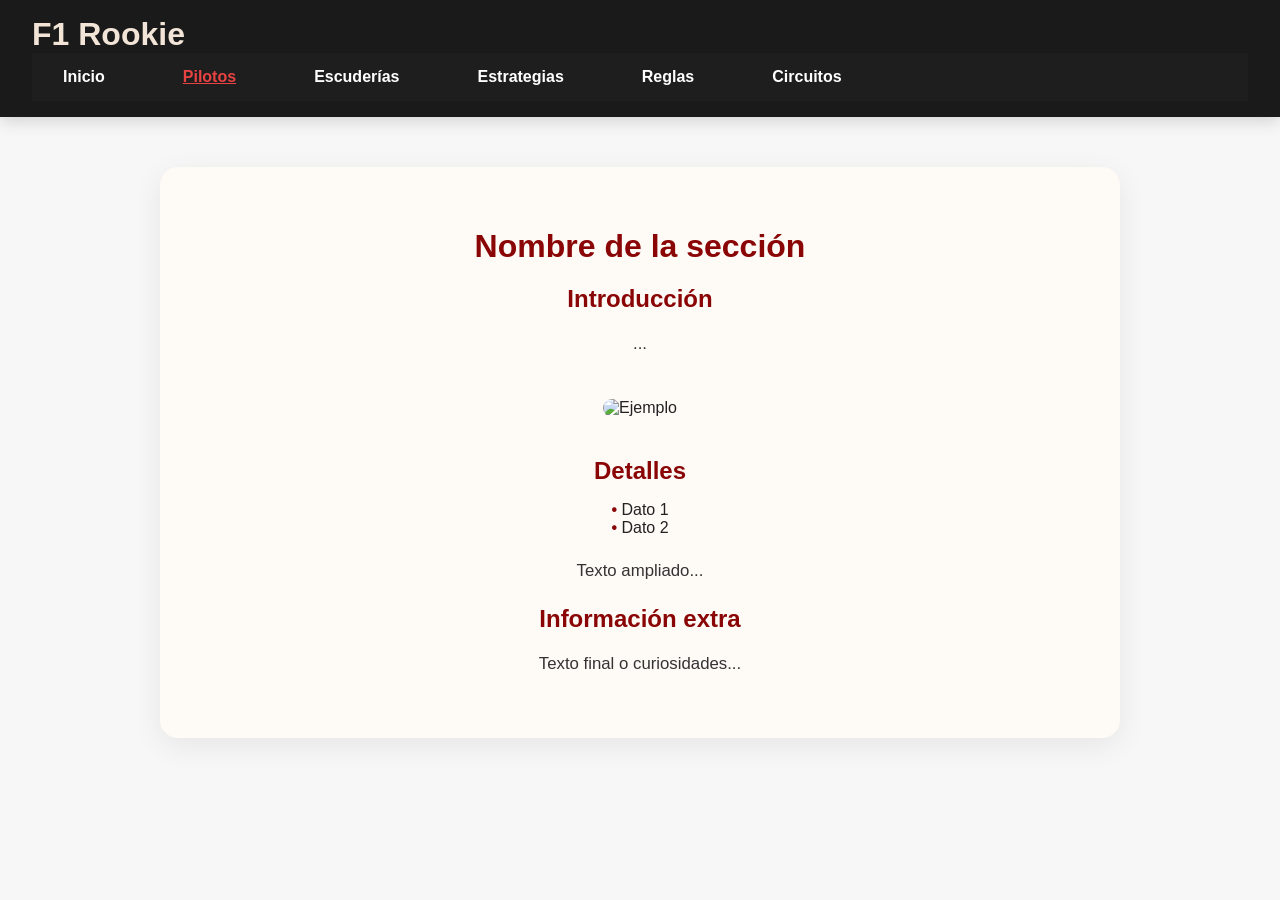
==== html/pilotos.html @ 0b2fe44b "Primer commit del proyecto F1 Rookie con la estructura básica de la página" ====
<!DOCTYPE html>
<html lang="es">

<head>
  <meta charset="UTF-8" />
  <meta name="viewport" content="width=device-width, initial-scale=1.0" />
  <title>Título de la sección</title>
  <link rel="stylesheet" href="../css/estilos.css" />
</head>

<body>

  <header class="encabezado">
    <h1>F1 Rookie</h1>
    <nav class="navbar">
      <ul>
        <li><a href="../html/index.html" class="nav-link">Inicio</a></li>
        <li><a href="../html/pilotos.html" class="nav-link activa">Pilotos</a></li>
        <li><a href="../html/escuderias.html" class="nav-link">Escuderías</a></li>
        <li><a href="../html/estrategias.html" class="nav-link">Estrategias</a></li>
        <li><a href="../html/reglas.html" class="nav-link">Reglas</a></li>
        <li><a href="../html/circuitos.html" class="nav-link">Circuitos</a></li>
      </ul>
    </nav>
  </header>


  <main class="contenedor-seccion">
    <h1 class="titulo-principal">Nombre de la sección</h1>


    <section id="introduccion">
      <h2>Introducción</h2>
      <p>...</p>
      <img src="../imgs/imagen.jpg" alt="Ejemplo" />
    </section>

    <section id="detalle">
      <h2>Detalles</h2>
      <ul>
        <li>Dato 1</li>
        <li>Dato 2</li>
      </ul>
      <p>Texto ampliado...</p>
    </section>

    <section id="extra">
      <h2>Información extra</h2>
      <p>Texto final o curiosidades...</p>
    </section>
  </main>


</body>

</html>
---- css/estilos.css ----
:root {
  --color-hueso: #f8f4ed;
  --color-crema: #f2e5d7;
  --color-rojo: #a83232;
  --color-negro: #1a1a1a;
  --transparente: rgba(255, 255, 255, 0.05);
  --sombra: 0 4px 16px rgba(0, 0, 0, 0.15);
  --transicion: all 0.3s ease-in-out;
}

body {
  margin: 0;
  font-family: 'Segoe UI', sans-serif;
  background-color: var(--color-hueso);
  color: var(--color-negro);
  scroll-behavior: smooth;
}

header {
  background-color: var(--color-negro);
  color: var(--color-crema);
  padding: 1rem 2rem;
  box-shadow: var(--sombra);
}

header h1 {
  margin: 0;
  font-size: 2rem;
}

nav ul {
  display: flex;
  flex-wrap: wrap;
  gap: 1rem;
  list-style: none;
  padding: 0;
  margin-top: 1rem;
}

nav a {
  text-decoration: none;
  color: var(--color-crema);
  padding: 0.5rem 1rem;
  border-radius: 8px;
  transition: var(--transicion);
}

nav a:hover {
  background-color: var(--color-rojo);
  color: white;
}

.seccion {
  background: var(--transparente);
  margin: 2rem;
  padding: 2rem;
  border-left: 6px solid var(--color-rojo);
  border-radius: 12px;
  box-shadow: var(--sombra);
  transition: var(--transicion);
}

.seccion:hover {
  transform: scale(1.01);
  background-color: rgba(168, 50, 50, 0.05);
}

.seccion h2 {
  color: var(--color-rojo);
  font-size: 1.8rem;
  margin-top: 0;
}

.footer {
  background-color: var(--color-negro);
  color: var(--color-crema);
  text-align: center;
  padding: 1rem;
  margin-top: 3rem;
  font-size: 0.9rem;
  box-shadow: var(--sombra);
}

/* Animaciones suaves */
section, nav a {
  transition: var(--transicion);
}

/* RESET BÁSICO */
body, html {
  margin: 0;
  padding: 0;
  font-family: sans-serif;
  background: #f7f7f7;
}

a {
  text-decoration: none;
  color: white;
}

/* NAVBAR */
.navbar {
  background-color: #1e1e1e;
  padding: 15px 0;
  text-align: center;
  position: sticky;
  top: 0;
  z-index: 10;
}

.navbar ul {
  list-style: none;
  padding: 0;
  margin: 0;
}

.navbar li {
  display: inline-block;
  margin: 0 15px;
}

.navbar a:hover {
  color: #ff0000;
  transition: 0.3s;
}

/* INTRODUCCIÓN */
.intro {
  padding: 30px;
  text-align: center;
  background-color: #ffffff;
  box-shadow: 0 2px 4px rgba(0,0,0,0.1);
}

.intro h1 {
  margin-bottom: 10px;
}

.intro p {
  color: #666;
  font-size: 1.1em;
}

/* GALERÍA - GRID ANIMADA */
.galeria {
  padding: 40px 20px;
  display: flex;
  justify-content: center;
  background: #fefaf6; /* tono hueso/crema */
}

.grid-container {
  background: rgba(30, 30, 30, 0.05); /* contenedor semitransparente */
  padding: 30px;
  border-radius: 16px;
  max-width: 1200px;
  width: 100%;
  box-shadow: 0 4px 15px rgba(0,0,0,0.1);
}

.grid {
  display: grid;
  grid-template-columns: repeat(auto-fit, minmax(180px, 1fr));
  gap: 20px;
}

.grid img {
  width: 105%;
  height: 320px; /* más alto */
  object-fit: cover;
  border-radius: 12px;
  opacity: 0.9;
  transition: transform 0.3s ease, opacity 0.3s ease, box-shadow 0.3s ease;
}

.grid img:hover {
  transform: scale(1.03);
  opacity: 1;
  box-shadow: 0 10px 25px rgba(0, 0, 0, 0.15);
}

.img-card {
  cursor: pointer;
  text-align: center;
}

.img-card img {
  border-radius: 12px;
  transition: transform 0.3s ease, box-shadow 0.3s ease;
}

.caption {
  margin-top: 10px;
  font-size: 0.9em;
  color: #333;
}

/* Modal */
.modal {
  display: none;
  position: fixed;
  z-index: 100;
  padding-top: 60px;
  left: 0;
  top: 0;
  width: 100%;
  height: 100%;
  overflow: auto;
  background-color: rgba(0,0,0,0.85);
}

.modal-contenido {
  display: block;
  margin: auto;
  max-width: 80%;
  max-height: 80vh;
  border-radius: 12px;
}

.descripcion {
  text-align: center;
  color: #f0f0f0;
  padding: 15px;
  font-size: 1.1em;
}

.cerrar {
  position: absolute;
  top: 30px;
  right: 50px;
  color: #fff;
  font-size: 40px;
  font-weight: bold;
  cursor: pointer;
}

.contenedor-seccion {
  max-width: 900px;
  margin: 50px auto;
  padding: 40px 30px;
  background-color: #fefaf6; /* tono hueso/crema suave */
  border-radius: 18px;
  box-shadow: 0 8px 30px rgba(0, 0, 0, 0.07);
  text-align: center;
  color: #222;
}

.contenedor-seccion img {
  max-width: 100%;
  height: auto;
  border-radius: 12px;
  margin: 20px 0;
}

.contenedor-seccion h1,
.contenedor-seccion h2 {
  color: #8a0606; /* rojo apagado */
  margin-bottom: 15px;
}

.contenedor-seccion p {
  font-size: 1.05em;
  line-height: 1.7em;
  margin-bottom: 20px;
  color: #333;
}

.contenedor-seccion ul {
  list-style: none;
  padding-left: 0;
  margin-bottom: 20px;
}

.contenedor-seccion ul li::before {
  content: "• ";
  color: #8a0606;
  font-weight: bold;
}

.nav-seccion {
  margin-bottom: 30px;
}

.nav-seccion a {
  margin: 0 10px;
  text-decoration: none;
  color: #8a0606;
  font-weight: bold;
}

.nav-seccion a:hover {
  text-decoration: underline;
}
.navbar ul {
  list-style: none;
  padding: 0;
  margin: 0;
}

.navbar li {
  display: inline-block;
  margin: 0 15px;
}

.nav-link {
  color: white;
  font-weight: bold;
  transition: 0.3s;
}

.nav-link:hover {
  color: #e94242; /* rojo apagado */
}

/* Resaltado si estás en la página actual (por clase manual) */
.nav-link.activa {
  color: #e94242;
  text-decoration: underline;
}
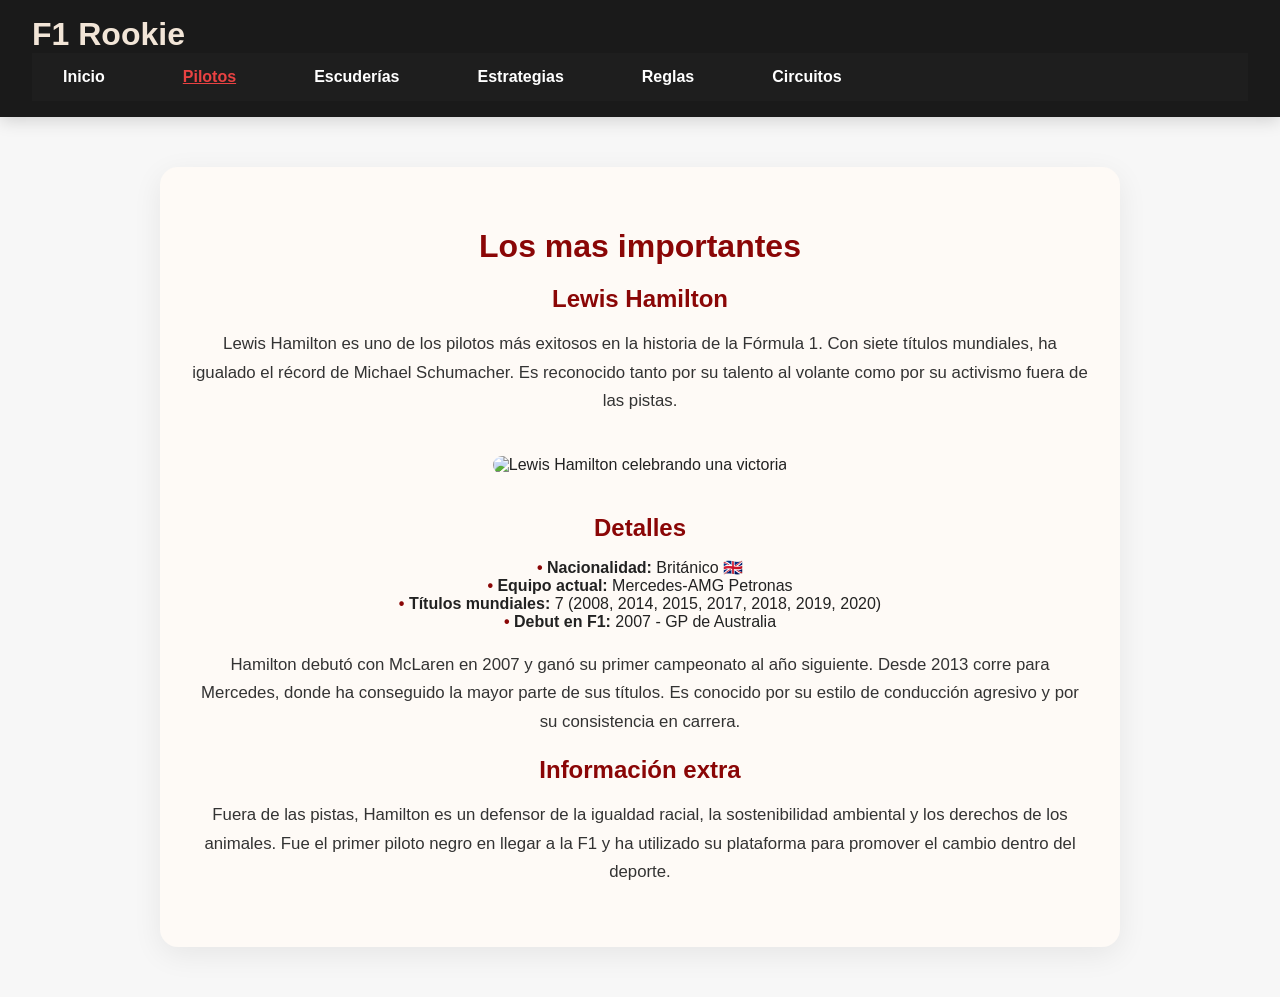
==== commit 2dca6b83: "agregue algo a los pilotos nigga" ====
--- a/html/pilotos.html
+++ b/html/pilotos.html
@@ -26,28 +26,31 @@
 
 
   <main class="contenedor-seccion">
-    <h1 class="titulo-principal">Nombre de la sección</h1>
+    <h1 class="titulo-principal">Los mas importantes</h1>
 
 
-    <section id="introduccion">
-      <h2>Introducción</h2>
-      <p>...</p>
-      <img src="../imgs/imagen.jpg" alt="Ejemplo" />
-    </section>
+    
+  <section id="introduccion">
+    <h2>Lewis Hamilton</h2>
+    <p>Lewis Hamilton es uno de los pilotos más exitosos en la historia de la Fórmula 1. Con siete títulos mundiales, ha igualado el récord de Michael Schumacher. Es reconocido tanto por su talento al volante como por su activismo fuera de las pistas.</p>
+    <img src="https://s3.ppllstatics.com/rc/www/multimedia/2024/07/07/hamilton-gana-silverstone-kQaE-U2206484184883RH-1200x840@RC.JPG" alt="Lewis Hamilton celebrando una victoria" />
+  </section>
 
-    <section id="detalle">
-      <h2>Detalles</h2>
-      <ul>
-        <li>Dato 1</li>
-        <li>Dato 2</li>
-      </ul>
-      <p>Texto ampliado...</p>
-    </section>
+  <section id="detalle">
+    <h2>Detalles</h2>
+    <ul>
+      <li><strong>Nacionalidad:</strong> Británico 🇬🇧</li>
+      <li><strong>Equipo actual:</strong> Mercedes-AMG Petronas</li>
+      <li><strong>Títulos mundiales:</strong> 7 (2008, 2014, 2015, 2017, 2018, 2019, 2020)</li>
+      <li><strong>Debut en F1:</strong> 2007 - GP de Australia</li>
+    </ul>
+    <p>Hamilton debutó con McLaren en 2007 y ganó su primer campeonato al año siguiente. Desde 2013 corre para Mercedes, donde ha conseguido la mayor parte de sus títulos. Es conocido por su estilo de conducción agresivo y por su consistencia en carrera.</p>
+  </section>
 
-    <section id="extra">
-      <h2>Información extra</h2>
-      <p>Texto final o curiosidades...</p>
-    </section>
+  <section id="extra">
+    <h2>Información extra</h2>
+    <p>Fuera de las pistas, Hamilton es un defensor de la igualdad racial, la sostenibilidad ambiental y los derechos de los animales. Fue el primer piloto negro en llegar a la F1 y ha utilizado su plataforma para promover el cambio dentro del deporte.</p>
+  </section>
   </main>
 
 
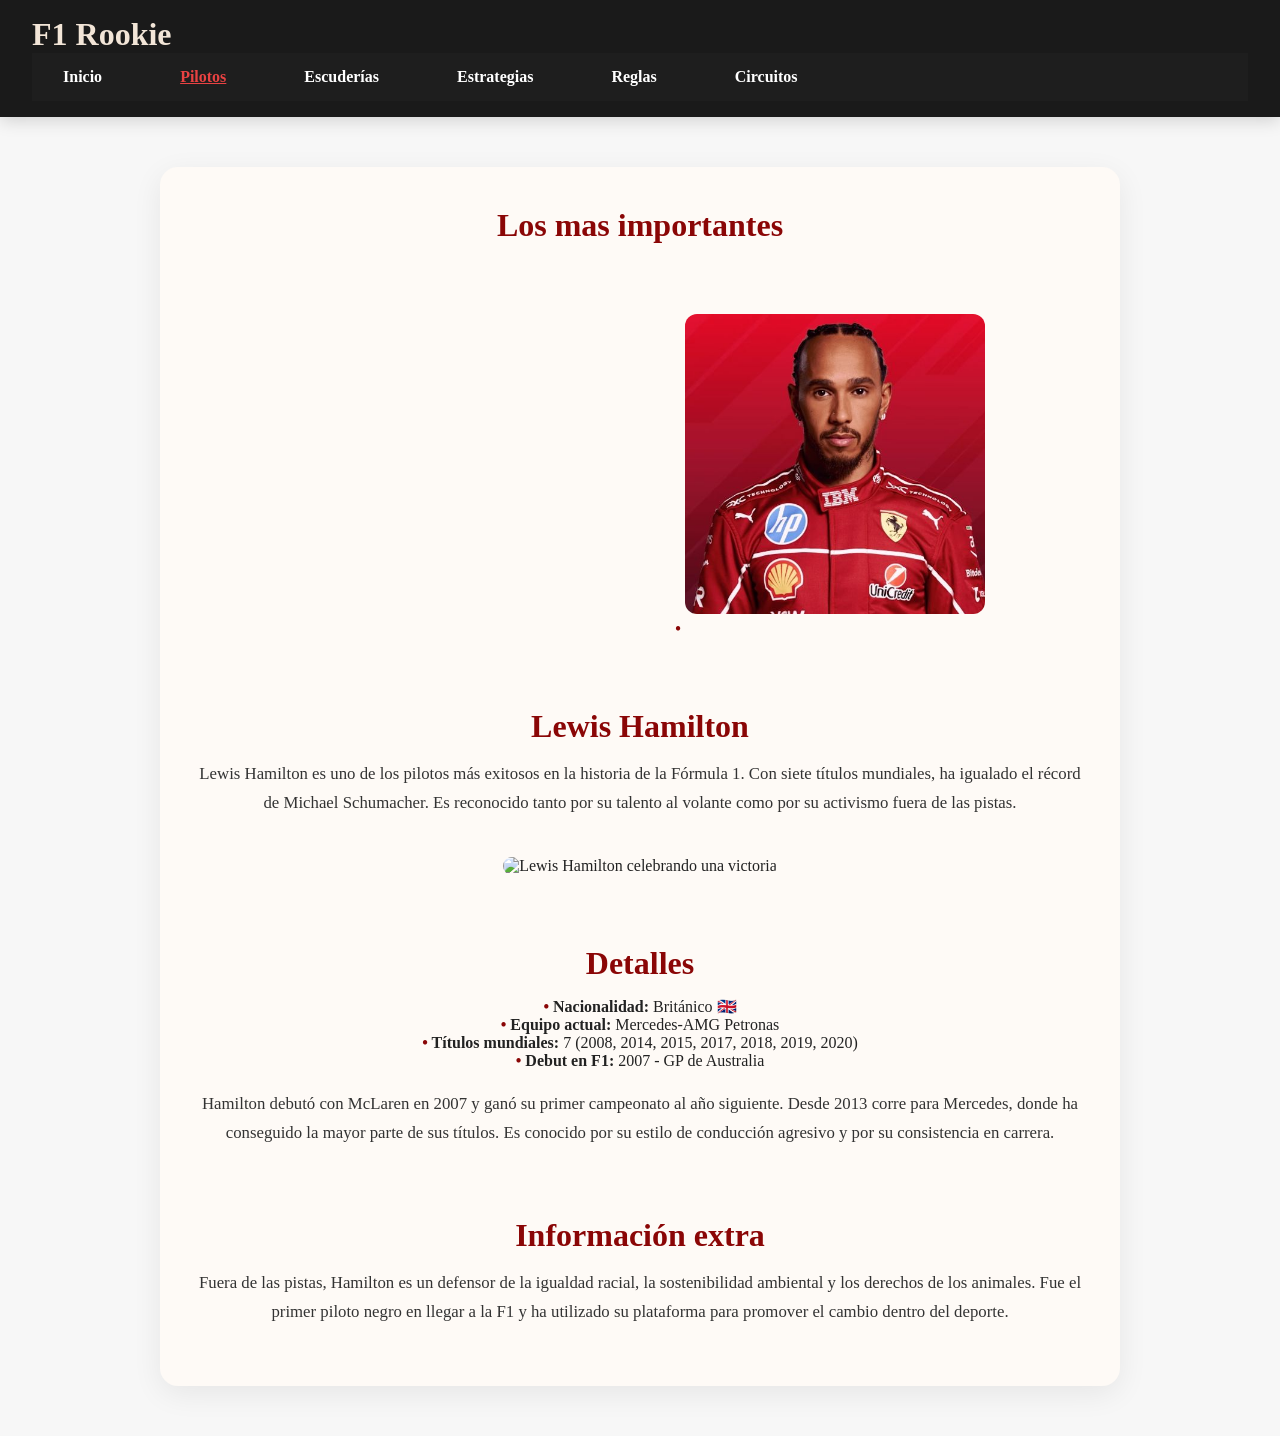
==== commit e7d86118: "Cambios temporales, slide pilotos" ====
--- a/html/pilotos.html
+++ b/html/pilotos.html
@@ -28,6 +28,15 @@
   <main class="contenedor-seccion">
     <h1 class="titulo-principal">Los mas importantes</h1>
 
+    <div class="slider-frame">
+      <ul>
+        <li><img class="pilotos" src="/imgs/lewis hamilton.png" alt="Lewis Hamilton celebrando una victoria" /></li>
+        <li><img class="pilotos" src="/imgs/max-verstappen.avif" alt="Max Verstappen"></li>
+        <li><img class="pilotos" src="/imgs/Leclerc2025.png.webp" alt="Charles Leclerc"></li>
+        <li></li>
+      </ul>
+    </div>
+
 
     
   <section id="introduccion">
--- a/css/estilos.css
+++ b/css/estilos.css
@@ -318,3 +318,64 @@
   color: #e94242;
   text-decoration: underline;
 }
+
+
+/*
+Slider che
+*/
+
+* {
+    margin: 0;
+    padding: 0;
+    font-family: lato;
+}
+
+h2 {
+    text-align: center;
+    font-size: 2rem;
+    padding-top: 50px;
+}
+
+.slider-frame {
+	width: 1280px;
+    height: auto;
+	margin:50px auto 0;
+	overflow: hidden;
+}
+
+.slider-frame ul {
+	display: flex;
+	padding: 0;
+	width: 400%;
+	
+	animation: slide 20s infinite alternate ease-in-out;
+}
+
+.slider-frame li {
+	width: 100%;
+	list-style: none;
+}
+
+.slider-frame img {
+	width: 300px;
+  height: 300px;
+}
+
+@keyframes slide {
+	0% {margin-left: 0;}
+	20% {margin-left: 0;}
+	
+	25% {margin-left: -100%;}
+	45% {margin-left: -100%;}
+	
+	50% {margin-left: -200%;}
+	70% {margin-left: -200%;}
+	
+	75% {margin-left: -300%;}
+	100% {margin-left: -300%;}
+}
+
+.pilotos{
+  width: 400px;
+  height: 400px;
+}
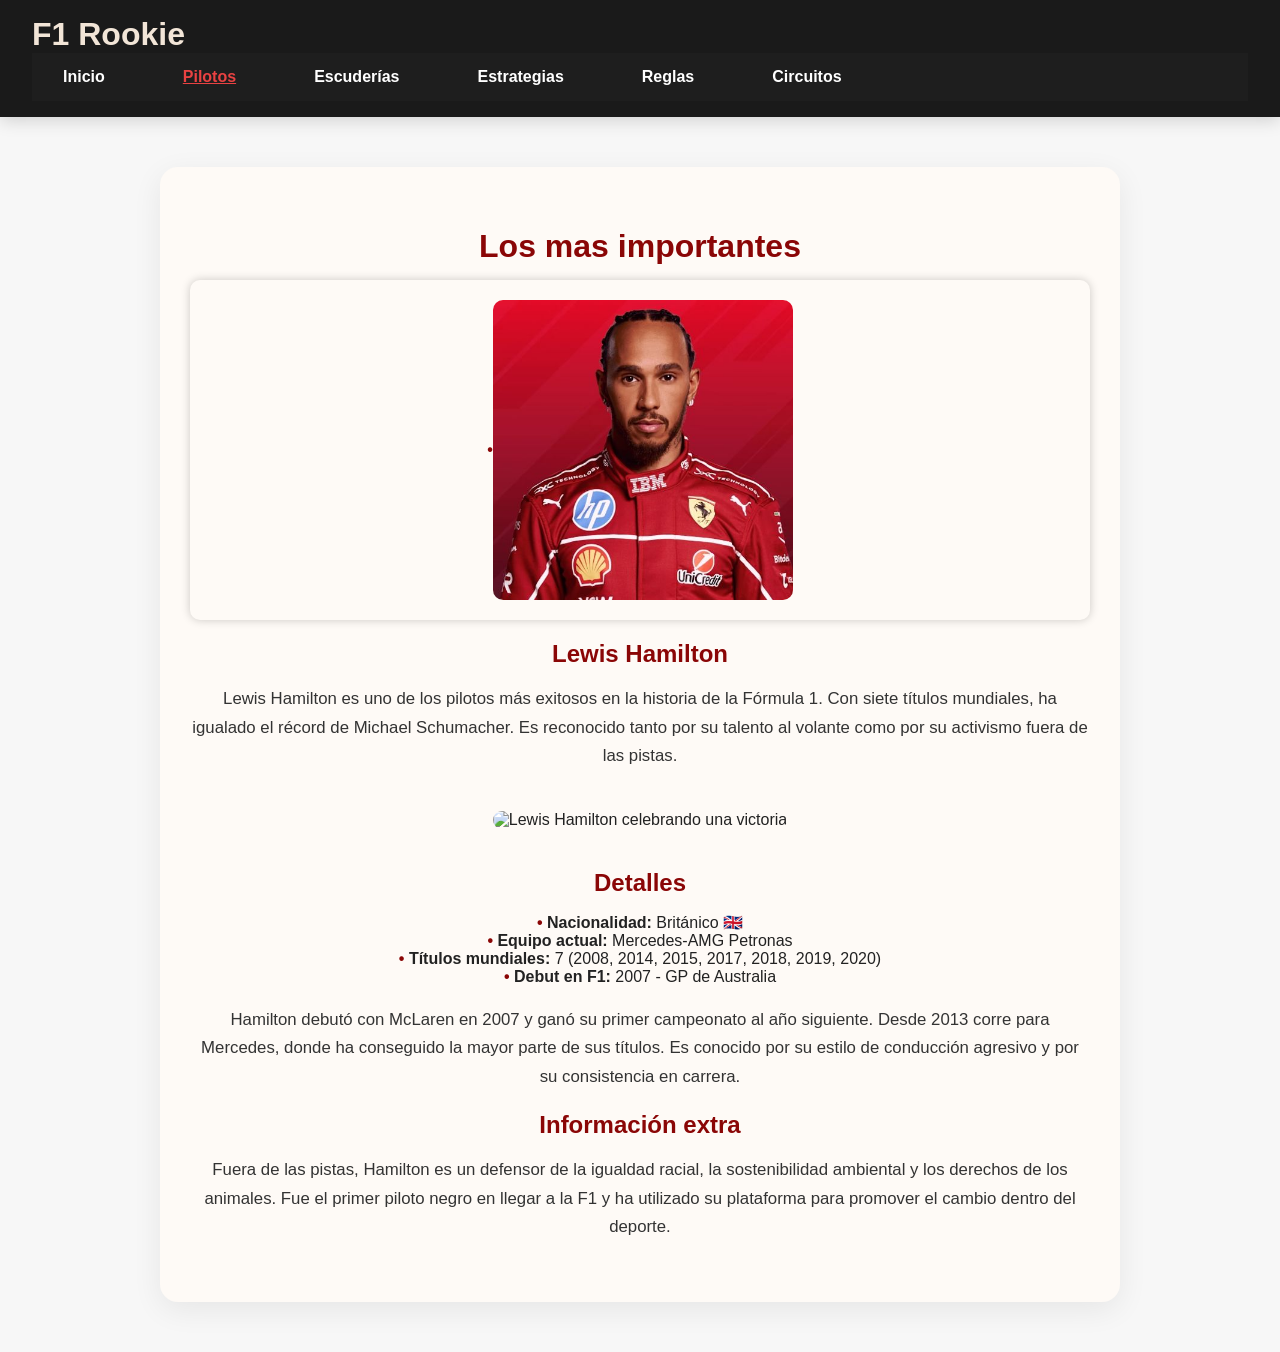
==== commit 5c694305: "ultimos cambios al slide" ====
--- a/html/pilotos.html
+++ b/html/pilotos.html
@@ -33,7 +33,9 @@
         <li><img class="pilotos" src="/imgs/lewis hamilton.png" alt="Lewis Hamilton celebrando una victoria" /></li>
         <li><img class="pilotos" src="/imgs/max-verstappen.avif" alt="Max Verstappen"></li>
         <li><img class="pilotos" src="/imgs/Leclerc2025.png.webp" alt="Charles Leclerc"></li>
-        <li></li>
+        <li><img class="pilotos" src="/imgs/fernando alonso.png" alt="Fernando Alonso"></li>
+        <li><img src="/imgs/Ayrton_Senna26.jpg" alt="Ayrton_Senna26" class="pilotos"></li>
+        <li><img src="/imgs/michael schumacher.jpg" alt="Michael Schumacher" class="pilotos"></li>
       </ul>
     </div>
 
--- a/css/estilos.css
+++ b/css/estilos.css
@@ -244,6 +244,7 @@
   box-shadow: 0 8px 30px rgba(0, 0, 0, 0.07);
   text-align: center;
   color: #222;
+  
 }
 
 .contenedor-seccion img {
@@ -324,58 +325,55 @@
 Slider che
 */
 
-* {
-    margin: 0;
-    padding: 0;
-    font-family: lato;
-}
-
-h2 {
-    text-align: center;
-    font-size: 2rem;
-    padding-top: 50px;
-}
+
 
 .slider-frame {
-	width: 1280px;
-    height: auto;
-	margin:50px auto 0;
-	overflow: hidden;
+  width: 100%;
+  max-width: 900px;
+  height: auto;
+  overflow: hidden;
+  border-radius: 10px;
+  box-shadow: 0 0 10px rgba(0,0,0,0.2);
 }
 
 .slider-frame ul {
-	display: flex;
-	padding: 0;
-	width: 400%;
-	
-	animation: slide 20s infinite alternate ease-in-out;
+  display: flex;
+  padding: 0;
+  margin: 0;
+  width: 600%; /* 6 imágenes = 6 * 100% */
+  animation: slide 30s infinite alternate ease-in-out;
 }
 
 .slider-frame li {
-	width: 100%;
-	list-style: none;
-}
-
-.slider-frame img {
+  width: 100%;
+  list-style: none;
+  display: flex;
+  justify-content: center;
+  align-items: center;
+}
+
+.slider-frame img.pilotos {
 	width: 300px;
-  height: 300px;
+	height: 300px;
+	object-fit: cover;
+	border-radius: 10px; /* opcional, para bordes redondeados */
 }
 
 @keyframes slide {
-	0% {margin-left: 0;}
-	20% {margin-left: 0;}
-	
-	25% {margin-left: -100%;}
-	45% {margin-left: -100%;}
-	
-	50% {margin-left: -200%;}
-	70% {margin-left: -200%;}
-	
-	75% {margin-left: -300%;}
-	100% {margin-left: -300%;}
-}
-
-.pilotos{
-  width: 400px;
-  height: 400px;
-}+  0% { margin-left: 0%; }
+  16.66% { margin-left: 0%; }
+
+  20% { margin-left: -100%; }
+  36.66% { margin-left: -100%; }
+
+  40% { margin-left: -200%; }
+  56.66% { margin-left: -200%; }
+
+  60% { margin-left: -300%; }
+  76.66% { margin-left: -300%; }
+
+  80% { margin-left: -400%; }
+  96.66% { margin-left: -400%; }
+
+  100% { margin-left: -500%; }
+}
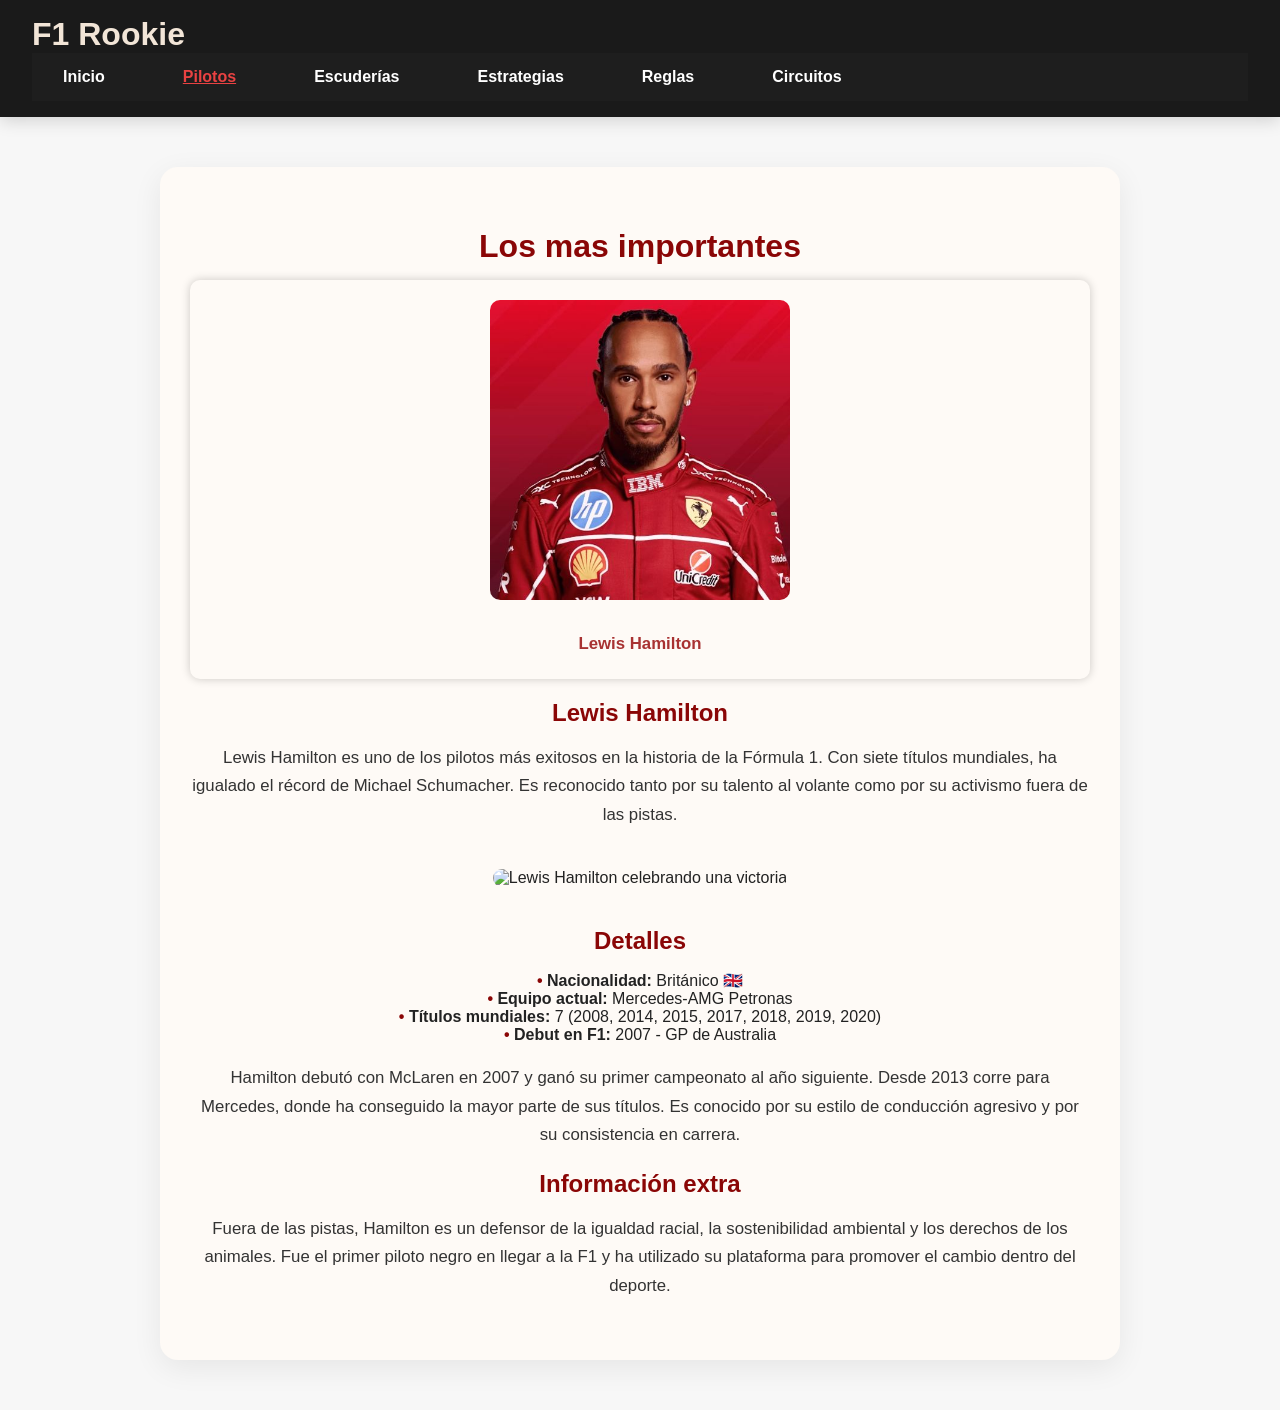
==== commit 4c91556e: "eliminé el punto y agregue los nombres al slide" ====
--- a/html/pilotos.html
+++ b/html/pilotos.html
@@ -30,12 +30,12 @@
 
     <div class="slider-frame">
       <ul>
-        <li><img class="pilotos" src="/imgs/lewis hamilton.png" alt="Lewis Hamilton celebrando una victoria" /></li>
-        <li><img class="pilotos" src="/imgs/max-verstappen.avif" alt="Max Verstappen"></li>
-        <li><img class="pilotos" src="/imgs/Leclerc2025.png.webp" alt="Charles Leclerc"></li>
-        <li><img class="pilotos" src="/imgs/fernando alonso.png" alt="Fernando Alonso"></li>
-        <li><img src="/imgs/Ayrton_Senna26.jpg" alt="Ayrton_Senna26" class="pilotos"></li>
-        <li><img src="/imgs/michael schumacher.jpg" alt="Michael Schumacher" class="pilotos"></li>
+        <li><div class="piloto-slide"><img class="pilotos" src="/imgs/lewis hamilton.png" alt="Lewis Hamilton" /><p class="nombre-piloto">Lewis Hamilton</p></div></li>
+        <li><div class="piloto-slide"><img class="pilotos" src="/imgs/max-verstappen.avif" alt="Max Verstappen"><p class="nombre-piloto">Max Verstappen</p></div></li>
+        <li><div class="piloto-slide"><img class="pilotos" src="/imgs/Leclerc2025.png.webp" alt="Charles Leclerc"><p class="nombre-piloto">Charles Leclerc</p></div></li>
+        <li><div class="piloto-slide"><img class="pilotos" src="/imgs/fernando alonso.png" alt="Fernando Alonso"><p class="nombre-piloto">Fernando Alonso</p></div></li>
+        <li><div class="piloto-slide"><img src="/imgs/Ayrton_Senna26.jpg" alt="Ayrton_Senna26" class="pilotos"><p class="nombre-piloto">Ayrton Senna</p></div></li>
+        <li><div class="piloto-slide"><img src="/imgs/michael schumacher.jpg" alt="Michael Schumacher" class="pilotos"><p class="nombre-piloto">Michael Schumacher</p></div></li>
       </ul>
     </div>
 
--- a/css/estilos.css
+++ b/css/estilos.css
@@ -337,6 +337,7 @@
 }
 
 .slider-frame ul {
+  list-style-type: none; 
   display: flex;
   padding: 0;
   margin: 0;
@@ -350,7 +351,23 @@
   display: flex;
   justify-content: center;
   align-items: center;
-}
+  list-style: none;
+}
+
+.piloto-slide {
+  display: flex;
+  flex-direction: column;
+  align-items: center;
+  text-align: center;
+}
+
+.nombre-piloto {
+  margin-top: 10px;
+  font-size: 1.1em;
+  color: var(--color-rojo) !important;
+  font-weight: bold;
+}
+
 
 .slider-frame img.pilotos {
 	width: 300px;
@@ -359,21 +376,28 @@
 	border-radius: 10px; /* opcional, para bordes redondeados */
 }
 
+.slider-frame ul li::before {
+  content: none !important;
+}
+
+
 @keyframes slide {
-  0% { margin-left: 0%; }
-  16.66% { margin-left: 0%; }
-
-  20% { margin-left: -100%; }
-  36.66% { margin-left: -100%; }
-
-  40% { margin-left: -200%; }
-  56.66% { margin-left: -200%; }
-
-  60% { margin-left: -300%; }
-  76.66% { margin-left: -300%; }
-
-  80% { margin-left: -400%; }
-  96.66% { margin-left: -400%; }
-
-  100% { margin-left: -500%; }
-}
+  0%     { margin-left: 0%; }
+  13%    { margin-left: 0%; }
+
+  16.66% { margin-left: -100%; }
+  29.66% { margin-left: -100%; }
+
+  33.33% { margin-left: -200%; }
+  46.33% { margin-left: -200%; }
+
+  50%    { margin-left: -300%; }
+  63%    { margin-left: -300%; }
+
+  66.66% { margin-left: -400%; }
+  79.66% { margin-left: -400%; }
+
+  83.33% { margin-left: -500%; }
+  100%   { margin-left: -500%; }
+}
+
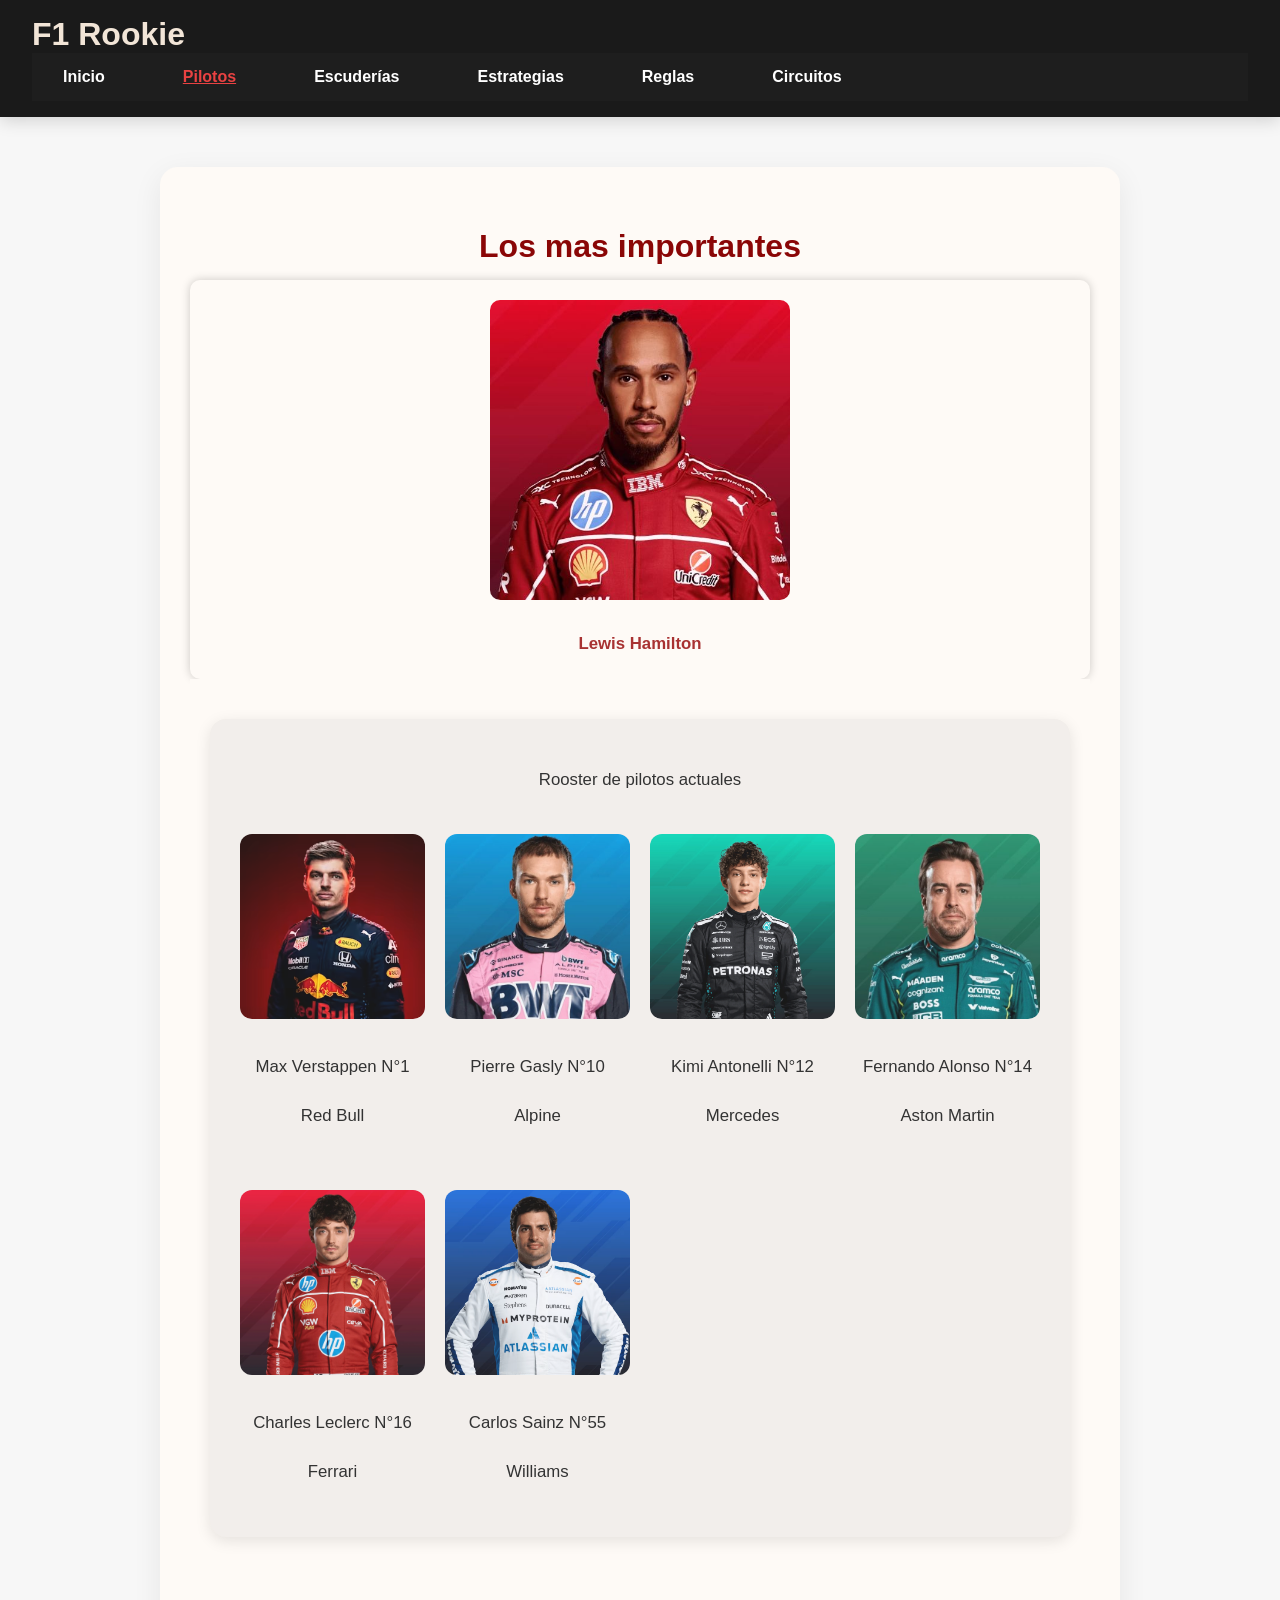
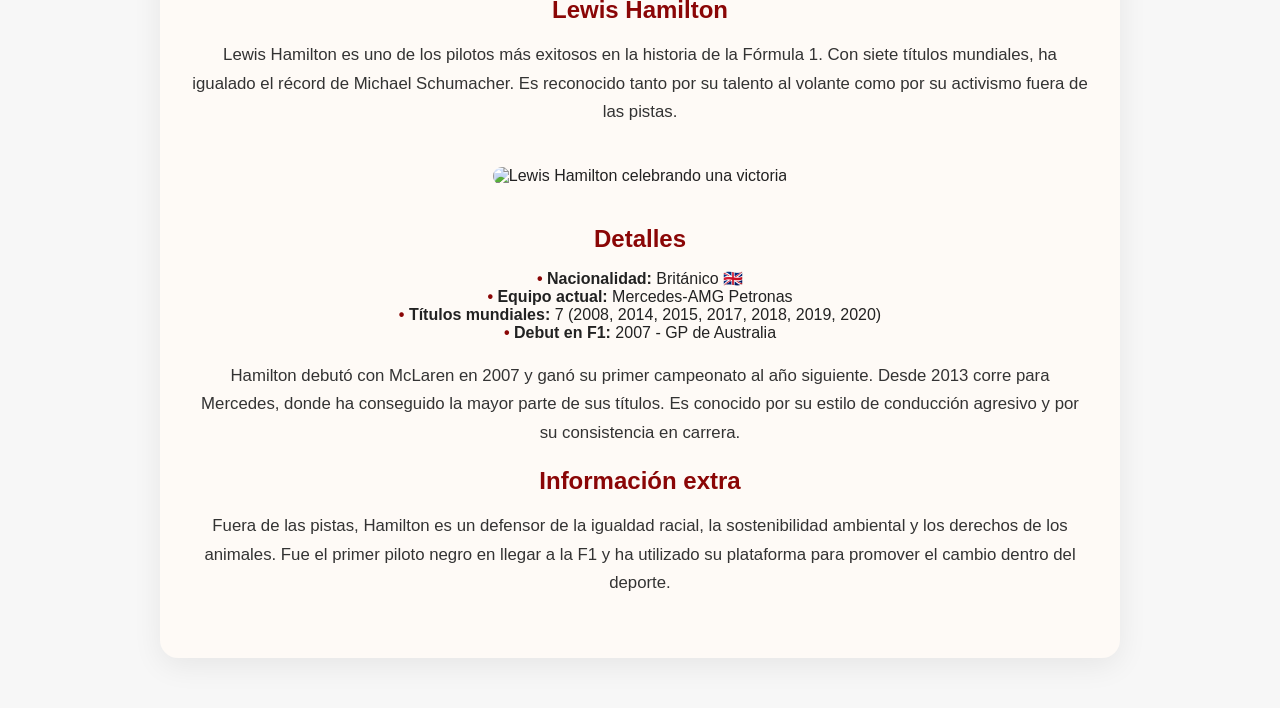
==== commit 1b3ab4cc: "Agregue rooster pilotos actuales" ====
--- a/html/pilotos.html
+++ b/html/pilotos.html
@@ -4,7 +4,7 @@
 <head>
   <meta charset="UTF-8" />
   <meta name="viewport" content="width=device-width, initial-scale=1.0" />
-  <title>Título de la sección</title>
+  <title>Pilotos</title>
   <link rel="stylesheet" href="../css/estilos.css" />
 </head>
 
@@ -40,7 +40,58 @@
     </div>
 
 
-    
+ <section class="galeria">
+            <div class="grid-container">
+                <p>Rooster de pilotos actuales</p>
+                <div class="grid">
+                    <div class="img-card" onclick="abrirModal('../imgs/1.jpg', 'Ferrari saliendo de pits')">
+                        <img src="../imgs/max-verstappen.avif" alt="max-verstappen" />
+                        <p class="caption">Max Verstappen N°1</p>
+                        <p class="caption">Red Bull</p>
+                    </div>
+
+                    <div class="img-card" onclick="abrirModal('../imgs/2.jpg', 'Ferrari en velocidad plena')">
+                        <img src="../imgs/Pierre Gasly.png" alt="Pierre Gasly" />
+                        <p class="caption">Pierre Gasly N°10</p>
+                        <p class="caption">Alpine</p>
+                    </div>
+
+                    <div class="img-card" onclick="abrirModal('../imgs/3.jpg', 'Detalle de neumáticos en pista')">
+                        <img src="../imgs/Kimi Antonelli.webp" alt="Kimi Antonelli" />
+                        <p class="caption">Kimi Antonelli N°12</p>
+                        <p class="caption">Mercedes</p>
+                    </div>
+
+                    <div class="img-card" onclick="abrirModal('../imgs/4.jpg', 'Tribuna homenaje a Ayrton Senna')">
+                        <img src="../imgs/fernando alonso.png" alt="Fernando Alonso" />
+                        <p class="caption">Fernando Alonso N°14</p>
+                        <p class="caption">Aston Martin</p>
+                    </div>
+
+                     <div class="img-card" onclick="abrirModal('../imgs/4.jpg', 'Tribuna homenaje a Ayrton Senna')">
+                        <img src="../imgs/Leclerc2025.png.webp" alt="Charles Leclerc" />
+                        <p class="caption">Charles Leclerc N°16</p>
+                        <p class="caption">Ferrari</p>
+                    </div>
+
+                    <div class="img-card" onclick="abrirModal('../imgs/4.jpg', 'Tribuna homenaje a Ayrton Senna')">
+                        <img src="../imgs/Carlos Sainz.avif" alt="Carlos Sainz" />
+                        <p class="caption">Carlos Sainz N°55</p>
+                        <p class="caption">Williams</p>
+                    </div>
+                    
+                    
+                </div>
+            </div>
+
+            <!-- MODAL para imagen -->
+            <div id="modal" class="modal" onclick="cerrarModal()">
+                <span class="cerrar">&times;</span>
+                <img class="modal-contenido" id="imagenModal">
+                <div id="descripcionModal" class="descripcion"></div>
+            </div>
+        </section>
+
   <section id="introduccion">
     <h2>Lewis Hamilton</h2>
     <p>Lewis Hamilton es uno de los pilotos más exitosos en la historia de la Fórmula 1. Con siete títulos mundiales, ha igualado el récord de Michael Schumacher. Es reconocido tanto por su talento al volante como por su activismo fuera de las pistas.</p>
